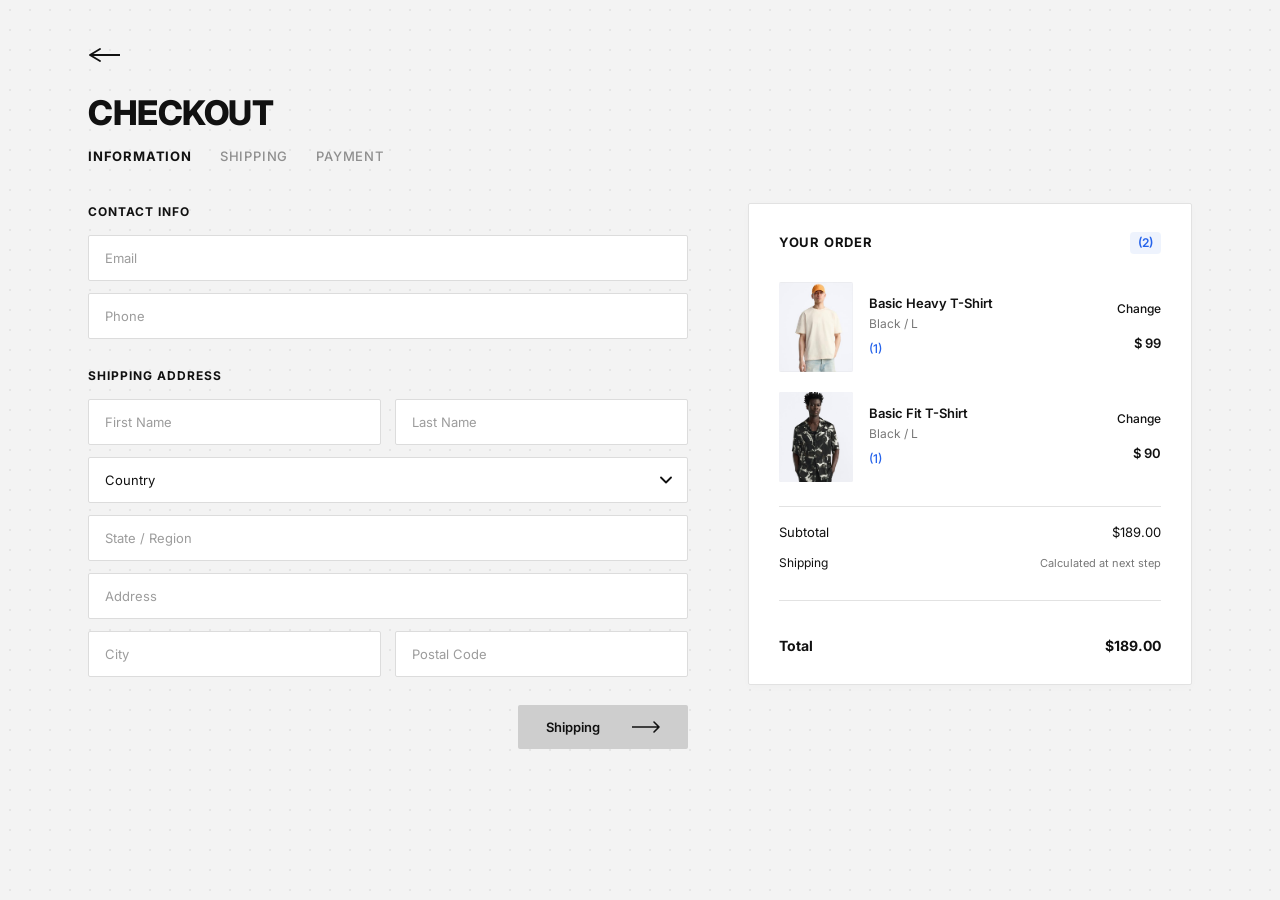
==== checkout.html @ 66b9776f "Initial commit: XIV STORE luxury high-fashion e-commerce platform with full catalog, checkout, wishl" ====
<!DOCTYPE html>
<html lang="en">
<head>
    <meta charset="UTF-8">
    <meta name="viewport" content="width=device-width, initial-scale=1.0, maximum-scale=5.0, viewport-fit=cover">
    <title>Checkout — XIV STORE</title>
    <link rel="preconnect" href="https://fonts.googleapis.com">
    <link rel="preconnect" href="https://fonts.gstatic.com" crossorigin>
    <link href="https://fonts.googleapis.com/css2?family=Inter:wght@400;500;600;700;800&family=Plus+Jakarta+Sans:wght@500;600;700;800&display=swap" rel="stylesheet">
    <link rel="icon" type="image/svg+xml" href="data:image/svg+xml,%3Csvg width='35' height='35' viewBox='0 0 35 35' fill='none' xmlns='http://www.w3.org/2000/svg'%3E%3Crect x='17.5' width='24.7487' height='24.7487' transform='rotate(45 17.5 0)' fill='%23D9D9D9'/%3E%3Cpath d='M34.6466 17.5002L17.75 34.3969V0.603527L34.6466 17.5002Z' fill='black' stroke='%23060606' stroke-width='0.5'/%3E%3C/svg%3E">
    <link rel="stylesheet" href="checkout.css">
    <link rel="stylesheet" href="profile.css">
</head>
<body>

    <main class="checkout-wrapper">
        <!-- Top Back Link -->
        <header class="checkout-header">
            <a href="shopping.html" class="back-btn" id="backBtn" aria-label="Go back">
                <svg class="back-arrow-svg" viewBox="0 0 32 14" fill="none" stroke="currentColor" stroke-width="1.8" stroke-linecap="round" stroke-linejoin="round">
                    <path d="M12 1L2 7l10 6M2 7h30"/>
                </svg>
            </a>
            <h1 class="checkout-title">CHECKOUT</h1>

            <!-- Step Navigation Tabs -->
            <nav class="checkout-steps" aria-label="Checkout Steps">
                <span class="step-tab active" id="stepInfo">INFORMATION</span>
                <span class="step-tab" id="stepShipping">SHIPPING</span>
                <span class="step-tab" id="stepPayment">PAYMENT</span>
            </nav>
        </header>

        <!-- Main Layout: Form (Left) & Your Order (Right) -->
        <div class="checkout-grid">
            
            <!-- LEFT COLUMN: Form -->
            <section class="checkout-form-section">
                <form id="checkoutForm" novalidate>
                    
                    <!-- CONTACT INFO -->
                    <div class="form-block">
                        <h2 class="section-title">CONTACT INFO</h2>
                        <div class="form-group">
                            <input type="email" id="email" class="checkout-input" placeholder="Email" required autocomplete="email">
                        </div>
                        <div class="form-group">
                            <input type="tel" id="phone" class="checkout-input" placeholder="Phone" required autocomplete="tel">
                        </div>
                    </div>

                    <!-- SHIPPING ADDRESS -->
                    <div class="form-block">
                        <h2 class="section-title">SHIPPING ADDRESS</h2>
                        <div class="form-row">
                            <input type="text" id="firstName" class="checkout-input" placeholder="First Name" required autocomplete="given-name">
                            <input type="text" id="lastName" class="checkout-input" placeholder="Last Name" required autocomplete="family-name">
                        </div>
                        <div class="select-wrapper">
                            <select id="country" class="checkout-input" required autocomplete="country">
                                <option value="" disabled selected hidden>Country</option>
                                <option value="United States">United States</option>
                                <option value="United Kingdom">United Kingdom</option>
                                <option value="Germany">Germany</option>
                                <option value="France">France</option>
                                <option value="Italy">Italy</option>
                                <option value="Spain">Spain</option>
                                <option value="Canada">Canada</option>
                                <option value="Australia">Australia</option>
                                <option value="Japan">Japan</option>
                                <option value="Russia">Russia</option>
                                <option value="Kazakhstan">Kazakhstan</option>
                            </select>
                            <svg class="select-chevron" width="12" height="8" viewBox="0 0 12 8" fill="none" stroke="currentColor" stroke-width="1.8" stroke-linecap="round" stroke-linejoin="round">
                                <path d="M1 1.5l5 5 5-5"/>
                            </svg>
                        </div>
                        <div class="form-group">
                            <input type="text" id="state" class="checkout-input" placeholder="State / Region" autocomplete="address-level1">
                        </div>
                        <div class="form-group">
                            <input type="text" id="address" class="checkout-input" placeholder="Address" required autocomplete="street-address">
                        </div>
                        <div class="form-row">
                            <input type="text" id="city" class="checkout-input" placeholder="City" required autocomplete="address-level2">
                            <input type="text" id="postalCode" class="checkout-input" placeholder="Postal Code" required autocomplete="postal-code">
                        </div>
                    </div>

                    <!-- Action Button: Shipping -> -->
                    <div class="form-actions">
                        <button type="submit" id="btnToShipping" class="btn-shipping">
                            <span>Shipping</span>
                            <svg width="28" height="12" viewBox="0 0 28 12" fill="none" stroke="currentColor" stroke-width="1.6" stroke-linecap="round" stroke-linejoin="round">
                                <path d="M22 1l5 5-5 5M0 6h27"/>
                            </svg>
                        </button>
                    </div>

                </form>
            </section>

            <!-- RIGHT COLUMN: YOUR ORDER -->
            <aside class="order-summary-card" aria-label="Order Summary">
                <div class="order-header">
                    <h2 class="order-title">YOUR ORDER</h2>
                    <span class="order-badge" id="orderCountBadge">(2)</span>
                </div>

                <!-- Products list in order -->
                <div class="order-items-list" id="orderItemsList">
                    <!-- Default items matching Screenshot 1 1:1, dynamically updated if cart has items -->
                    <div class="order-item" data-id="4">
                        <div class="item-thumb-box">
                            <img src="./src/Clothes/10/1.png" alt="Basic Heavy T-Shirt">
                        </div>
                        <div class="item-details">
                            <div class="item-name">Basic Heavy T-Shirt</div>
                            <div class="item-variant">Black / L</div>
                            <div class="item-qty-badge">(1)</div>
                        </div>
                        <div class="item-actions-price">
                            <a href="shopping.html" class="item-change-link">Change</a>
                            <div class="item-price">$ 99</div>
                        </div>
                    </div>

                    <div class="order-item" data-id="2">
                        <div class="item-thumb-box">
                            <img src="./src/Clothes/8/1.png" alt="Basic Fit T-Shirt">
                        </div>
                        <div class="item-details">
                            <div class="item-name">Basic Fit T-Shirt</div>
                            <div class="item-variant">Black / L</div>
                            <div class="item-qty-badge">(1)</div>
                        </div>
                        <div class="item-actions-price">
                            <a href="shopping.html" class="item-change-link">Change</a>
                            <div class="item-price">$ 90</div>
                        </div>
                    </div>
                </div>

                <div class="order-divider"></div>

                <!-- Financial totals breakdown -->
                <div class="order-totals">
                    <div class="total-line">
                        <span>Subtotal</span>
                        <span id="orderSubtotal">$180.00</span>
                    </div>
                    <div class="total-line shipping-line">
                        <span>Shipping</span>
                        <span class="shipping-calc-text">Calculated at next step</span>
                    </div>
                    <div class="order-divider"></div>
                    <div class="total-line grand-total-line">
                        <span>Total</span>
                        <span class="grand-total-price" id="orderTotal">$180.00</span>
                    </div>
                </div>
            </aside>

        </div>
    </main>

    <script src="profile-manager.js"></script>
    <script src="checkout.js"></script>
</body>
</html>
---- checkout.css ----
/* ==========================================================================
   CHECKOUT PAGE STYLING — 1:1 REPRODUCTION OF SCREENSHOT 1
   ========================================================================== */

:root {
    --bg-color: #f3f3f3;
    --text-primary: #111111;
    --text-secondary: #777777;
    --text-muted: #8e8e8e;
    --border-light: #e2e2e2;
    --input-bg: #ffffff;
    --input-border: #dcdcdc;
    --input-focus: #111111;
    --btn-bg: #cecece;
    --btn-hover: #1a1a1a;
    --btn-hover-text: #ffffff;
    --card-bg: #ffffff;
    --font-heading: 'Beatrice Deck', -apple-system, BlinkMacSystemFont, 'Inter', 'Segoe UI', Roboto, sans-serif;
    --font-body: 'Inter', -apple-system, BlinkMacSystemFont, 'Segoe UI', Roboto, Helvetica, Arial, sans-serif;
}

*, *::before, *::after {
    box-sizing: border-box;
    margin: 0;
    padding: 0;
}

body {
    background-color: var(--bg-color);
    background-image: radial-gradient(#e5e5e5 1px, transparent 1px);
    background-size: 20px 20px;
    color: var(--text-primary);
    font-family: var(--font-body);
    font-size: 14px;
    line-height: 1.5;
    -webkit-font-smoothing: antialiased;
    -moz-osx-font-smoothing: grayscale;
    min-height: 100vh;
    display: flex;
    flex-direction: column;
}

.checkout-wrapper {
    max-width: 1200px;
    width: 100%;
    margin: 0 auto;
    padding: 40px 48px 80px;
}

/* Header & Back Navigation */
.checkout-header {
    margin-bottom: 36px;
}

.back-btn {
    display: inline-flex;
    align-items: center;
    justify-content: center;
    background: none;
    border: none;
    cursor: pointer;
    color: var(--text-primary);
    padding: 8px 0;
    margin-bottom: 24px;
    transition: transform 0.2s ease, opacity 0.2s ease;
    text-decoration: none;
}

.back-btn:hover {
    transform: translateX(-4px);
    opacity: 0.8;
}

.back-btn:active {
    transform: translateX(-6px) scale(0.96);
}

.back-arrow-svg {
    width: 32px;
    height: 14px;
}

.checkout-title {
    font-family: var(--font-heading);
    font-size: 34px;
    font-weight: 800;
    letter-spacing: -0.5px;
    text-transform: uppercase;
    color: var(--text-primary);
    margin-bottom: 16px;
    line-height: 1.1;
}

/* Breadcrumb Tabs (INFORMATION / SHIPPING / PAYMENT) */
.checkout-steps {
    display: flex;
    align-items: center;
    gap: 28px;
    margin-bottom: 32px;
}

.step-tab {
    font-family: var(--font-body);
    font-size: 13px;
    font-weight: 500;
    letter-spacing: 0.8px;
    text-transform: uppercase;
    color: var(--text-muted);
    user-select: none;
}

.step-tab.active {
    font-weight: 700;
    color: var(--text-primary);
    position: relative;
}

/* Main Two-Column Layout */
.checkout-grid {
    display: grid;
    grid-template-columns: 1.35fr 1fr;
    gap: 60px;
    align-items: start;
}

/* LEFT COLUMN: Checkout Form */
.checkout-form-section {
    display: flex;
    flex-direction: column;
}

.form-block {
    margin-bottom: 28px;
}

.section-title {
    font-family: var(--font-body);
    font-size: 12px;
    font-weight: 700;
    letter-spacing: 1px;
    text-transform: uppercase;
    color: var(--text-primary);
    margin-bottom: 14px;
}

.form-group {
    margin-bottom: 12px;
}

.form-row {
    display: grid;
    grid-template-columns: 1fr 1fr;
    gap: 14px;
    margin-bottom: 12px;
}

.checkout-input {
    width: 100%;
    height: 46px;
    background: var(--input-bg);
    border: 1px solid var(--input-border);
    border-radius: 2px;
    padding: 0 16px;
    font-family: var(--font-body);
    font-size: 13px;
    color: var(--text-primary);
    outline: none;
    transition: border-color 0.2s ease, box-shadow 0.2s ease;
}

.checkout-input::placeholder {
    color: #9c9c9c;
    font-weight: 400;
}

.checkout-input:focus {
    border-color: var(--input-focus);
    box-shadow: 0 0 0 3px rgba(0, 0, 0, 0.06);
    background-color: #ffffff;
}

/* Dropdown styling */
.select-wrapper {
    position: relative;
    width: 100%;
    margin-bottom: 12px;
}

.select-wrapper select {
    appearance: none;
    -webkit-appearance: none;
    -moz-appearance: none;
    cursor: pointer;
    padding-right: 40px;
}

.select-chevron {
    position: absolute;
    right: 16px;
    top: 50%;
    transform: translateY(-50%);
    pointer-events: none;
    color: var(--text-primary);
}

/* Action Button: Shipping -> */
.form-actions {
    display: flex;
    justify-content: flex-end;
    margin-top: 16px;
}

.btn-shipping {
    display: inline-flex;
    align-items: center;
    justify-content: space-between;
    gap: 32px;
    height: 44px;
    padding: 0 28px;
    background-color: var(--btn-bg);
    color: var(--text-primary);
    border: none;
    border-radius: 2px;
    font-family: var(--font-body);
    font-size: 13px;
    font-weight: 600;
    cursor: pointer;
    text-decoration: none;
    transition: background-color 0.2s ease, color 0.2s ease, transform 0.15s ease;
}

.btn-shipping:hover {
    background-color: var(--btn-hover);
    color: var(--btn-hover-text);
}

.btn-shipping:active {
    transform: scale(0.98);
}

.btn-shipping svg {
    transition: transform 0.2s ease;
}

.btn-shipping:hover svg {
    transform: translateX(4px);
}

/* RIGHT COLUMN: YOUR ORDER CARD */
.order-summary-card {
    background: var(--card-bg);
    border: 1px solid var(--border-light);
    border-radius: 2px;
    padding: 28px 30px;
    position: sticky;
    top: 40px;
    box-shadow: 0 2px 8px rgba(0, 0, 0, 0.02);
}

.order-header {
    display: flex;
    align-items: center;
    justify-content: space-between;
    margin-bottom: 24px;
    padding-bottom: 4px;
}

.order-title {
    font-family: var(--font-body);
    font-size: 13px;
    font-weight: 700;
    letter-spacing: 0.8px;
    text-transform: uppercase;
    color: var(--text-primary);
}

.order-badge {
    font-family: var(--font-body);
    font-size: 12px;
    font-weight: 600;
    color: #2563eb;
    background: rgba(37, 99, 235, 0.08);
    padding: 2px 8px;
    border-radius: 4px;
}

/* Order items list */
.order-items-list {
    display: flex;
    flex-direction: column;
    gap: 20px;
    margin-bottom: 24px;
}

.order-item {
    display: grid;
    grid-template-columns: 74px 1fr auto;
    gap: 16px;
    align-items: center;
}

.item-thumb-box {
    width: 74px;
    height: 90px;
    background: #f0f0f0;
    border-radius: 2px;
    overflow: hidden;
    display: flex;
    align-items: center;
    justify-content: center;
    position: relative;
}

.item-thumb-box img {
    width: 100%;
    height: 100%;
    object-fit: cover;
    display: block;
}

.item-details {
    display: flex;
    flex-direction: column;
    gap: 3px;
}

.item-name {
    font-size: 13px;
    font-weight: 600;
    color: var(--text-primary);
    line-height: 1.3;
}

.item-variant {
    font-size: 12px;
    color: var(--text-secondary);
}

.item-qty-badge {
    font-size: 12px;
    color: #2563eb;
    font-weight: 500;
    margin-top: 4px;
}

.item-actions-price {
    display: flex;
    flex-direction: column;
    align-items: flex-end;
    gap: 16px;
}

.item-change-link {
    font-size: 12px;
    font-weight: 500;
    color: var(--text-primary);
    text-decoration: none;
    cursor: pointer;
    transition: opacity 0.2s;
}

.item-change-link:hover {
    text-decoration: underline;
    opacity: 0.7;
}

.item-price {
    font-size: 13px;
    font-weight: 600;
    color: var(--text-primary);
}

/* Divider */
.order-divider {
    height: 1px;
    background-color: var(--border-light);
    margin: 16px 0;
}

/* Financial Totals */
.order-totals {
    display: flex;
    flex-direction: column;
    gap: 12px;
}

.total-line {
    display: flex;
    align-items: center;
    justify-content: space-between;
    font-size: 13px;
    color: var(--text-primary);
}

.total-line.shipping-line {
    font-size: 12px;
}

.shipping-calc-text {
    font-size: 11px;
    color: var(--text-secondary);
}

.total-line.grand-total-line {
    font-size: 14px;
    font-weight: 700;
    padding-top: 6px;
}

.grand-total-price {
    font-size: 14px;
    font-weight: 700;
}

/* Responsive adjustments */
@media (max-width: 860px) {
    .checkout-wrapper {
        padding: 24px 20px 60px;
    }

    .checkout-grid {
        grid-template-columns: 1fr;
        gap: 40px;
    }

    .order-summary-card {
        order: -1;
        position: static;
    }
}
---- profile.css ----
/* ==========================================================================
   XIV CLIENT AUTHENTICATION & PROFILE DASHBOARD STYLES (profile.css)
   ========================================================================== */

/* 1. Modal Overlay & Container */
.xiv-auth-overlay {
    position: fixed;
    top: 0;
    left: 0;
    width: 100%;
    height: 100vh;
    height: 100dvh;
    background: rgba(10, 10, 10, 0.65);
    backdrop-filter: blur(12px);
    -webkit-backdrop-filter: blur(12px);
    z-index: 100005;
    display: flex;
    align-items: center;
    justify-content: center;
    padding: 20px;
    opacity: 0;
    visibility: hidden;
    transition: opacity 0.35s cubic-bezier(0.16, 1, 0.3, 1), visibility 0.35s ease;
    pointer-events: none;
    box-sizing: border-box;
}

/* Universal pure white silhouette for navbar profile icon on all pages */
.profile,
#navProfileBtn,
.nav-circle-btn.profile,
.nav-circle-btn[aria-label*="profile" i],
[aria-label="User Profile" i],
[aria-label="User profile" i] {
    color: #ffffff !important;
}

.profile svg,
#navProfileBtn svg,
.nav-circle-btn.profile svg,
.nav-circle-btn[aria-label*="profile" i] svg,
[aria-label="User Profile" i] svg,
[aria-label="User profile" i] svg {
    color: #ffffff !important;
    fill: #ffffff !important;
}

.profile svg *,
#navProfileBtn svg *,
.nav-circle-btn.profile svg *,
.nav-circle-btn[aria-label*="profile" i] svg *,
[aria-label="User Profile" i] svg *,
[aria-label="User profile" i] svg * {
    fill: #ffffff !important;
}

.xiv-auth-overlay.is-open {
    opacity: 1;
    visibility: visible;
    pointer-events: auto;
}

.xiv-auth-modal {
    position: relative;
    width: 100%;
    max-width: 460px;
    background: #ffffff;
    border-radius: 20px;
    box-shadow: 0 24px 60px rgba(0, 0, 0, 0.25), 0 0 0 1px rgba(0, 0, 0, 0.05);
    overflow: hidden;
    transform: scale(0.94) translateY(14px);
    transition: transform 0.4s cubic-bezier(0.16, 1, 0.3, 1), opacity 0.35s ease;
    opacity: 0;
    box-sizing: border-box;
    font-family: 'Inter', Arial, sans-serif;
    color: #111111;
}

.xiv-auth-overlay.is-open .xiv-auth-modal {
    transform: scale(1) translateY(0);
    opacity: 1;
}

/* 2. Header & Branding */
.xiv-auth-header {
    position: relative;
    padding: 30px 32px 20px;
    text-align: center;
    border-bottom: 1px solid #f0f0f0;
}

.xiv-auth-brand-badge {
    display: inline-flex;
    align-items: center;
    gap: 8px;
    margin-bottom: 8px;
}

.xiv-auth-brand-logo {
    width: 22px;
    height: 22px;
}

.xiv-auth-brand-title {
    font-size: 13px;
    font-weight: 800;
    letter-spacing: 2px;
    color: #111111;
    text-transform: uppercase;
}

.xiv-auth-subtitle {
    font-size: 12px;
    color: #888888;
    margin: 0;
    letter-spacing: 0.2px;
}

.xiv-auth-close-btn {
    position: absolute;
    top: 22px;
    right: 22px;
    width: 34px;
    height: 34px;
    border-radius: 50%;
    background: #f5f5f7;
    border: none;
    cursor: pointer;
    display: flex;
    align-items: center;
    justify-content: center;
    color: #444444;
    transition: transform 0.25s cubic-bezier(0.16, 1, 0.3, 1), background-color 0.2s ease;
    padding: 0;
}

.xiv-auth-close-btn:hover {
    background-color: #e5e5ea;
    transform: scale(1.08) rotate(90deg);
    color: #000000;
}

.xiv-auth-close-btn:active {
    transform: scale(0.92);
}

/* 3. Navigation Tabs (Sign In / Register) */
.xiv-auth-tabs {
    display: flex;
    background: #f8f8fa;
    padding: 4px;
    margin: 20px 32px 0;
    border-radius: 12px;
    border: 1px solid #eeeeee;
}

.xiv-auth-tab {
    flex: 1;
    background: none;
    border: none;
    padding: 10px 16px;
    font-size: 12px;
    font-weight: 700;
    letter-spacing: 0.8px;
    text-transform: uppercase;
    color: #777777;
    cursor: pointer;
    border-radius: 9px;
    transition: all 0.25s ease;
}

.xiv-auth-tab.active {
    background: #ffffff;
    color: #000000;
    box-shadow: 0 2px 8px rgba(0, 0, 0, 0.08);
}

/* 4. Body Content Views */
.xiv-auth-body {
    padding: 24px 32px 32px;
    max-height: calc(85vh - 120px);
    overflow-y: auto;
    -webkit-overflow-scrolling: touch;
}

.xiv-auth-view {
    display: none;
    animation: authFadeIn 0.35s cubic-bezier(0.16, 1, 0.3, 1) forwards;
}

.xiv-auth-view.active {
    display: block;
}

@keyframes authFadeIn {
    from {
        opacity: 0;
        transform: translateY(8px);
    }
    to {
        opacity: 1;
        transform: translateY(0);
    }
}

/* 5. Form Elements */
.xiv-form-group {
    margin-bottom: 16px;
    position: relative;
}

.xiv-form-label {
    display: block;
    font-size: 11px;
    font-weight: 700;
    letter-spacing: 0.6px;
    color: #555555;
    margin-bottom: 6px;
    text-transform: uppercase;
}

.xiv-input-wrap {
    position: relative;
    display: flex;
    align-items: center;
}

.xiv-form-input {
    width: 100%;
    height: 46px;
    padding: 0 16px;
    background: #fbfbfb;
    border: 1px solid #e2e2e6;
    border-radius: 10px;
    font-size: 14px;
    color: #111111;
    font-family: inherit;
    box-sizing: border-box;
    transition: border-color 0.2s ease, background-color 0.2s ease, box-shadow 0.2s ease;
}

.xiv-form-input:focus {
    background: #ffffff;
    border-color: #000000;
    box-shadow: 0 0 0 3px rgba(0, 0, 0, 0.06);
    outline: none;
}

.xiv-password-toggle {
    position: absolute;
    right: 12px;
    background: none;
    border: none;
    color: #888888;
    cursor: pointer;
    padding: 6px;
    display: flex;
    align-items: center;
    justify-content: center;
    transition: color 0.2s ease;
}

.xiv-password-toggle:hover {
    color: #111111;
}

/* Remember me & Forgot Password row */
.xiv-form-extra {
    display: flex;
    justify-content: space-between;
    align-items: center;
    font-size: 12px;
    margin: 12px 0 20px;
}

.xiv-checkbox-wrap {
    display: inline-flex;
    align-items: center;
    gap: 8px;
    cursor: pointer;
    user-select: none;
    color: #555555;
}

.xiv-checkbox-wrap input[type="checkbox"] {
    accent-color: #000000;
    width: 15px;
    height: 15px;
    cursor: pointer;
}

.xiv-link-btn {
    background: none;
    border: none;
    padding: 0;
    color: #555555;
    font-size: 12px;
    text-decoration: underline;
    cursor: pointer;
    transition: color 0.2s ease;
}

.xiv-link-btn:hover {
    color: #000000;
}

/* Submit Buttons */
.xiv-submit-btn {
    width: 100%;
    height: 48px;
    background: #111111;
    color: #ffffff;
    border: none;
    border-radius: 12px;
    font-size: 13px;
    font-weight: 700;
    letter-spacing: 0.8px;
    text-transform: uppercase;
    cursor: pointer;
    display: inline-flex;
    align-items: center;
    justify-content: center;
    gap: 10px;
    box-shadow: 0 4px 14px rgba(0, 0, 0, 0.16);
    transition: transform 0.25s cubic-bezier(0.16, 1, 0.3, 1), background-color 0.2s ease, box-shadow 0.2s ease;
}

.xiv-submit-btn:hover {
    background: #000000;
    transform: translateY(-1px) scale(1.01);
    box-shadow: 0 6px 20px rgba(0, 0, 0, 0.24);
}

.xiv-submit-btn:active {
    transform: scale(0.98);
}

/* Demo Fast Login Button */
.xiv-demo-btn {
    width: 100%;
    height: 42px;
    margin-top: 10px;
    background: transparent;
    border: 1px dashed #cccccc;
    color: #444444;
    border-radius: 10px;
    font-size: 12px;
    font-weight: 600;
    cursor: pointer;
    display: inline-flex;
    align-items: center;
    justify-content: center;
    gap: 8px;
    transition: all 0.2s ease;
}

.xiv-demo-btn:hover {
    border-color: #000000;
    color: #000000;
    background: #f9f9f9;
}

/* Alert / Error Box */
.xiv-auth-error {
    display: none;
    padding: 10px 14px;
    background: #fff0f0;
    border: 1px solid #ffcccc;
    border-radius: 8px;
    font-size: 12px;
    color: #d32f2f;
    margin-bottom: 16px;
    line-height: 1.4;
    animation: authFadeIn 0.2s ease;
}

.xiv-auth-error.is-visible {
    display: block;
}

/* 6. User Profile Dashboard View (Logged In) */
.xiv-profile-card {
    text-align: center;
    padding: 8px 0;
}

.xiv-profile-avatar-wrap {
    position: relative;
    width: 80px;
    height: 80px;
    margin: 0 auto 16px;
    display: flex;
    align-items: center;
    justify-content: center;
    border-radius: 50%;
    background: linear-gradient(135deg, #1f1f1f 0%, #050505 100%);
    color: #ffffff;
    font-size: 26px;
    font-weight: 800;
    letter-spacing: 1px;
    box-shadow: 0 8px 24px rgba(0, 0, 0, 0.25);
}

.xiv-profile-online-badge {
    position: absolute;
    bottom: 2px;
    right: 4px;
    width: 14px;
    height: 14px;
    border-radius: 50%;
    background: #10b981;
    border: 2.5px solid #ffffff;
}

.xiv-profile-name {
    font-size: 19px;
    font-weight: 700;
    color: #111111;
    margin: 0 0 4px;
}

.xiv-profile-email {
    font-size: 13px;
    color: #71717a;
    margin: 0 0 12px;
}

.xiv-profile-tier-badge {
    display: inline-block;
    padding: 4px 12px;
    border-radius: 9999px;
    background: #f4f4f5;
    color: #18181b;
    font-size: 11px;
    font-weight: 700;
    letter-spacing: 0.8px;
    text-transform: uppercase;
    margin-bottom: 24px;
    border: 1px solid #e4e4e7;
}

/* Quick Stats Row */
.xiv-profile-stats {
    display: grid;
    grid-template-columns: 1fr 1fr;
    gap: 12px;
    margin-bottom: 24px;
}

.xiv-stat-box {
    background: #f8f8fa;
    border: 1px solid #ebebeb;
    border-radius: 12px;
    padding: 14px;
    text-decoration: none;
    color: inherit;
    display: flex;
    flex-direction: column;
    align-items: center;
    gap: 4px;
    transition: transform 0.2s ease, border-color 0.2s ease, box-shadow 0.2s ease;
}

.xiv-stat-box:hover {
    transform: translateY(-2px);
    border-color: #000000;
    box-shadow: 0 6px 16px rgba(0, 0, 0, 0.06);
}

.xiv-stat-value {
    font-size: 20px;
    font-weight: 800;
    color: #111111;
}

.xiv-stat-label {
    font-size: 11px;
    color: #71717a;
    font-weight: 600;
    text-transform: uppercase;
    letter-spacing: 0.5px;
}

/* Dashboard Action Buttons */
.xiv-profile-actions {
    display: flex;
    flex-direction: column;
    gap: 10px;
}

.xiv-profile-btn-secondary {
    width: 100%;
    height: 44px;
    background: #ffffff;
    border: 1px solid #dcdcdc;
    border-radius: 10px;
    font-size: 12px;
    font-weight: 700;
    letter-spacing: 0.5px;
    text-transform: uppercase;
    color: #111111;
    cursor: pointer;
    display: inline-flex;
    align-items: center;
    justify-content: center;
    gap: 8px;
    text-decoration: none;
    transition: all 0.2s ease;
}

.xiv-profile-btn-secondary:hover {
    border-color: #000000;
    background: #fafafa;
}

.xiv-logout-btn {
    width: 100%;
    height: 44px;
    background: #fff1f2;
    border: 1px solid #ffe4e6;
    border-radius: 10px;
    color: #e11d48;
    font-size: 12px;
    font-weight: 700;
    letter-spacing: 0.5px;
    text-transform: uppercase;
    cursor: pointer;
    display: inline-flex;
    align-items: center;
    justify-content: center;
    gap: 8px;
    transition: all 0.2s ease;
}

.xiv-logout-btn:hover {
    background: #fee2e2;
    border-color: #fca5a5;
}

.xiv-logout-btn:active {
    transform: scale(0.98);
}

/* 7. Navbar Active Profile Avatar Badge */
.nav-profile-badge {
    display: inline-flex;
    align-items: center;
    justify-content: center;
    width: 100%;
    height: 100%;
    border-radius: 50%;
    font-size: 13px;
    font-weight: 800;
    color: #ffffff;
    background: linear-gradient(135deg, #2b2b2b 0%, #0a0a0a 100%);
    letter-spacing: 0.5px;
    position: relative;
}

.nav-profile-badge::after {
    content: '';
    position: absolute;
    bottom: 0px;
    right: 0px;
    width: 8px;
    height: 8px;
    border-radius: 50%;
    background: #10b981;
    border: 1.5px solid #000000;
}

/* 8. Mobile Responsive */
@media (max-width: 480px) {
    .xiv-auth-overlay {
        padding: 0;
        align-items: flex-end;
    }

    .xiv-auth-modal {
        max-width: 100%;
        border-radius: 24px 24px 0 0;
        transform: translateY(100%);
        max-height: 90vh;
    }

    .xiv-auth-overlay.is-open .xiv-auth-modal {
        transform: translateY(0);
    }

    .xiv-auth-header {
        padding: 24px 20px 16px;
    }

    .xiv-auth-tabs {
        margin: 16px 20px 0;
    }

    .xiv-auth-body {
        padding: 20px 20px 32px;
    }
}
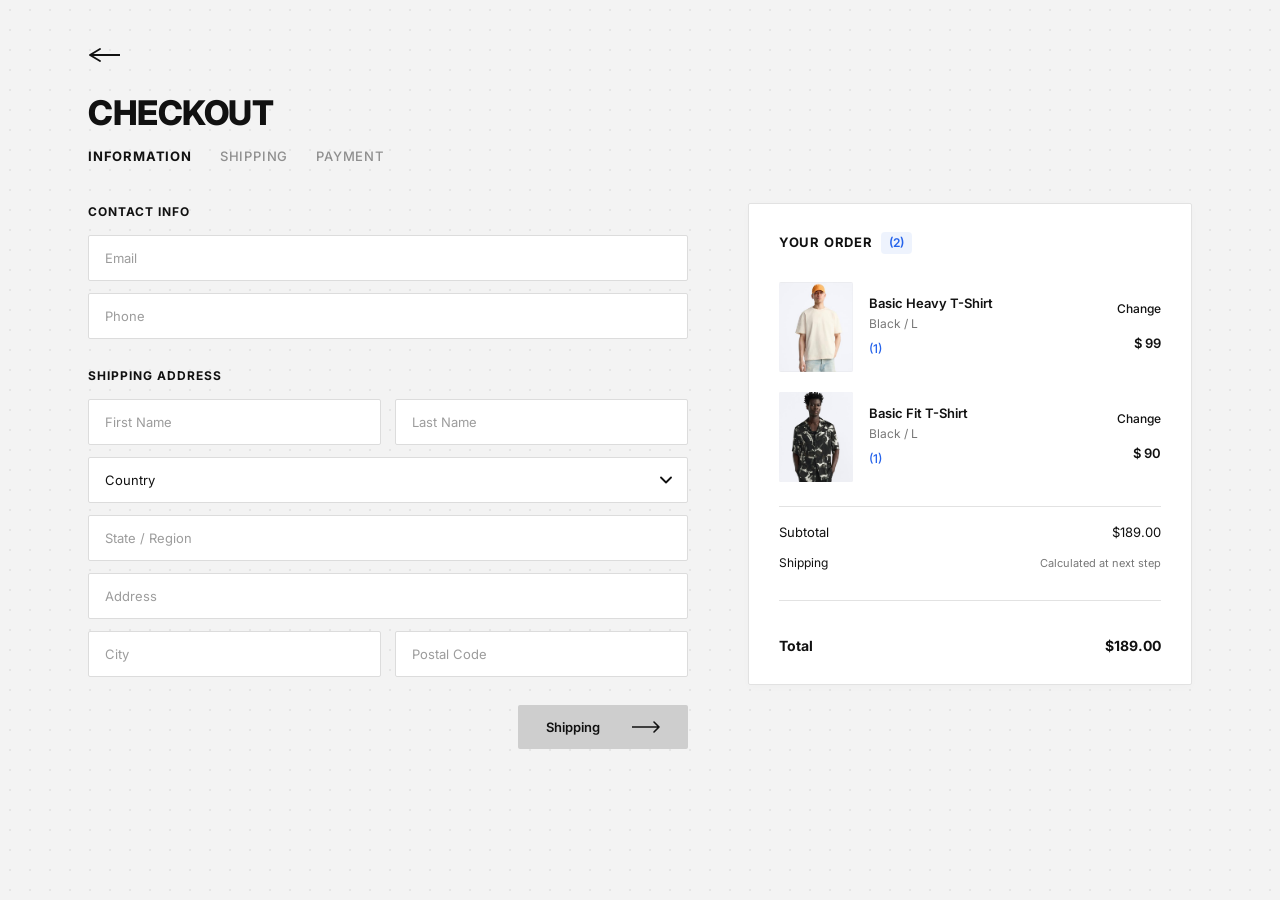
==== commit 541fa5e5: "feat(mobile): complete luxury mobile responsive redesign across all 6 store pages" ====
--- a/checkout.html
+++ b/checkout.html
@@ -102,9 +102,15 @@
 
             <!-- RIGHT COLUMN: YOUR ORDER -->
             <aside class="order-summary-card" aria-label="Order Summary">
-                <div class="order-header">
-                    <h2 class="order-title">YOUR ORDER</h2>
-                    <span class="order-badge" id="orderCountBadge">(2)</span>
+                <div class="order-header" id="orderHeaderToggle" role="button" tabindex="0" aria-expanded="true">
+                    <div class="order-header-left">
+                        <h2 class="order-title">YOUR ORDER</h2>
+                        <span class="order-badge" id="orderCountBadge">(2)</span>
+                    </div>
+                    <div class="order-header-right">
+                        <span class="order-mobile-total" id="orderMobileTotal">$180.00</span>
+                        <svg class="order-toggle-chevron" width="12" height="7" viewBox="0 0 12 7" fill="none"><path d="M1 1L6 6L11 1" stroke="#111111" stroke-width="1.6" stroke-linecap="round" stroke-linejoin="round"/></svg>
+                    </div>
                 </div>
 
                 <!-- Products list in order -->
--- a/checkout.css
+++ b/checkout.css
@@ -36,6 +36,8 @@
     -webkit-font-smoothing: antialiased;
     -moz-osx-font-smoothing: grayscale;
     min-height: 100vh;
+    width: 100%;
+    overflow-x: hidden;
     display: flex;
     flex-direction: column;
 }
@@ -265,6 +267,18 @@
     padding-bottom: 4px;
 }
 
+.order-header-left {
+    display: flex;
+    align-items: center;
+    gap: 8px;
+}
+
+.order-header-right {
+    display: none;
+    align-items: center;
+    gap: 10px;
+}
+
 .order-title {
     font-family: var(--font-body);
     font-size: 13px;
@@ -415,16 +429,126 @@
 /* Responsive adjustments */
 @media (max-width: 860px) {
     .checkout-wrapper {
-        padding: 24px 20px 60px;
+        padding: 20px 18px 60px;
     }
 
     .checkout-grid {
         grid-template-columns: 1fr;
-        gap: 40px;
+        gap: 32px;
     }
 
     .order-summary-card {
         order: -1;
         position: static;
-    }
-}
+        border-radius: 6px;
+        padding: 20px 18px;
+    }
+
+    .order-header {
+        cursor: pointer;
+        user-select: none;
+        margin-bottom: 16px;
+    }
+
+    .order-header-right {
+        display: flex;
+    }
+
+    .order-mobile-total {
+        font-size: 13.5px;
+        font-weight: 700;
+        color: var(--text-primary);
+    }
+
+    .order-toggle-chevron {
+        transition: transform 0.25s cubic-bezier(0.16, 1, 0.3, 1);
+    }
+
+    .order-header.is-collapsed .order-toggle-chevron {
+        transform: rotate(-90deg);
+    }
+
+    .order-header.is-collapsed {
+        margin-bottom: 0;
+    }
+
+    .checkout-input {
+        font-size: 16px !important; /* Prevents iOS Safari auto-zoom */
+        height: 48px;
+    }
+}
+
+@media (max-width: 480px) {
+    .checkout-wrapper {
+        padding: 14px 14px calc(36px + env(safe-area-inset-bottom, 0px));
+    }
+
+    .checkout-header {
+        margin-bottom: 20px;
+    }
+
+    .back-btn {
+        margin-bottom: 16px;
+    }
+
+    .checkout-title {
+        font-size: 22px;
+        letter-spacing: -0.4px;
+        margin-bottom: 10px;
+    }
+
+    .checkout-steps {
+        gap: 12px;
+        margin-bottom: 20px;
+        overflow-x: auto;
+        padding-bottom: 4px;
+        -webkit-overflow-scrolling: touch;
+    }
+
+    .step-tab {
+        font-size: 11px;
+        letter-spacing: 0.5px;
+        white-space: nowrap;
+    }
+
+    .form-row {
+        grid-template-columns: 1fr;
+        gap: 10px;
+    }
+
+    .form-block {
+        margin-bottom: 20px;
+    }
+
+    .section-title {
+        font-size: 11px;
+        margin-bottom: 10px;
+    }
+
+    .order-summary-card {
+        padding: 16px 14px;
+    }
+
+    .order-title {
+        font-size: 12px;
+    }
+
+    .item-thumb-box {
+        width: 56px;
+        height: 56px;
+    }
+
+    .item-name {
+        font-size: 12px;
+    }
+
+    .item-price {
+        font-size: 12px;
+    }
+
+    .btn-shipping {
+        height: 50px;
+        font-size: 13px;
+        letter-spacing: 0.8px;
+    }
+}
--- a/profile.css
+++ b/profile.css
@@ -569,6 +569,87 @@
     border: 1.5px solid #000000;
 }
 
+/* VIP Mobile Drawer Profile Card (Universal across all pages) */
+.mobile-drawer-profile-card {
+    display: flex;
+    align-items: center;
+    gap: 12px;
+    padding: 13px 15px;
+    background: linear-gradient(135deg, #18181b 0%, #09090b 100%);
+    border-radius: 8px;
+    border: 1px solid rgba(255, 255, 255, 0.12);
+    color: #ffffff;
+    cursor: pointer;
+    text-decoration: none;
+    transition: transform 0.2s ease, box-shadow 0.2s ease, border-color 0.2s ease;
+    box-shadow: 0 4px 16px rgba(0, 0, 0, 0.18);
+    margin-bottom: 20px;
+    user-select: none;
+    -webkit-tap-highlight-color: transparent;
+    box-sizing: border-box;
+    width: 100%;
+}
+
+.mobile-drawer-profile-card:hover,
+.mobile-drawer-profile-card:active {
+    transform: scale(0.985);
+    border-color: rgba(255, 255, 255, 0.25);
+}
+
+.drawer-profile-avatar {
+    width: 38px;
+    height: 38px;
+    border-radius: 50%;
+    background: rgba(255, 255, 255, 0.12);
+    display: flex;
+    align-items: center;
+    justify-content: center;
+    font-size: 13px;
+    font-weight: 800;
+    letter-spacing: 0.5px;
+    color: #ffffff;
+    flex-shrink: 0;
+    border: 1px solid rgba(255, 255, 255, 0.15);
+}
+
+.drawer-profile-info {
+    display: flex;
+    flex-direction: column;
+    gap: 2px;
+    flex: 1;
+    min-width: 0;
+}
+
+.drawer-profile-name {
+    font-size: 13px;
+    font-weight: 700;
+    letter-spacing: 0.6px;
+    text-transform: uppercase;
+    color: #ffffff;
+    white-space: nowrap;
+    overflow: hidden;
+    text-overflow: ellipsis;
+}
+
+.drawer-profile-sub {
+    font-size: 11px;
+    color: #a1a1aa;
+    white-space: nowrap;
+    overflow: hidden;
+    text-overflow: ellipsis;
+}
+
+.drawer-profile-arrow {
+    font-size: 16px;
+    color: #a1a1aa;
+    transition: transform 0.2s ease;
+}
+
+.mobile-drawer-profile-card:hover .drawer-profile-arrow {
+    transform: translateX(3px);
+    color: #ffffff;
+}
+
 /* 8. Mobile Responsive */
 @media (max-width: 480px) {
     .xiv-auth-overlay {
@@ -578,9 +659,23 @@
 
     .xiv-auth-modal {
         max-width: 100%;
+        width: 100%;
         border-radius: 24px 24px 0 0;
         transform: translateY(100%);
-        max-height: 90vh;
+        max-height: 92vh;
+        max-height: 92dvh;
+        overflow-y: auto;
+        -webkit-overflow-scrolling: touch;
+    }
+
+    .xiv-auth-modal::before {
+        content: '';
+        display: block;
+        width: 36px;
+        height: 4px;
+        background: #d4d4d8;
+        border-radius: 2px;
+        margin: 10px auto 0;
     }
 
     .xiv-auth-overlay.is-open .xiv-auth-modal {
@@ -588,14 +683,24 @@
     }
 
     .xiv-auth-header {
-        padding: 24px 20px 16px;
+        padding: 16px 20px 14px;
     }
 
     .xiv-auth-tabs {
-        margin: 16px 20px 0;
+        margin: 12px 20px 0;
     }
 
     .xiv-auth-body {
-        padding: 20px 20px 32px;
-    }
-}
+        padding: 18px 20px calc(28px + env(safe-area-inset-bottom, 0px));
+    }
+
+    .xiv-auth-input {
+        font-size: 16px !important;
+        height: 48px;
+    }
+
+    .xiv-auth-submit-btn {
+        height: 48px;
+        font-size: 13px;
+    }
+}
